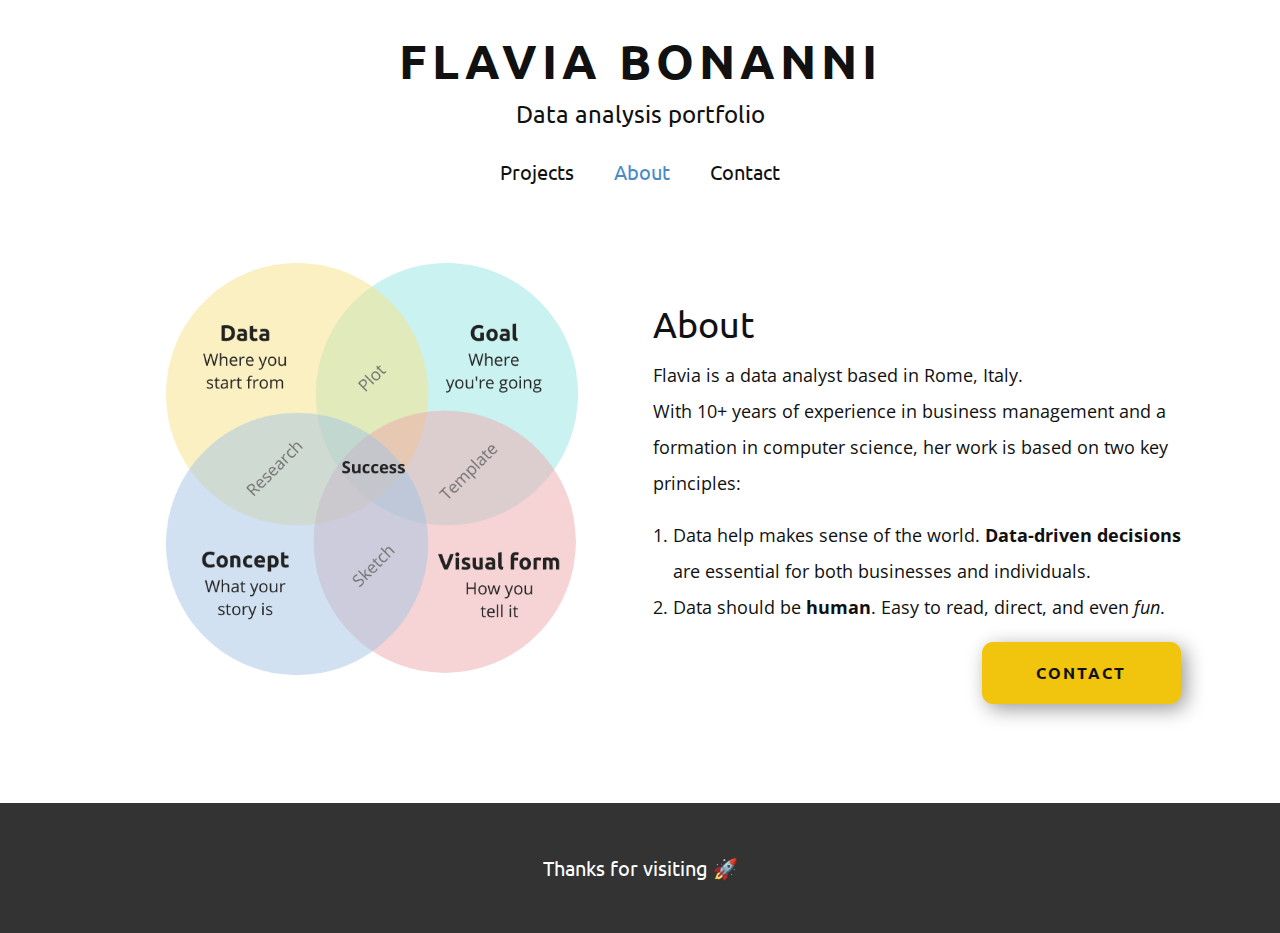
==== About.html @ 4a984bee "Add files via upload" ====
<!DOCTYPE html>
<html style="font-size: 16px;" lang="it"><head>
    <meta name="viewport" content="width=device-width, initial-scale=1.0">
    <meta charset="utf-8">
    <meta name="keywords" content="Flavia Bonanni, About">
    <meta name="description" content="">
    <title>About</title>
    <link rel="stylesheet" href="nicepage.css" media="screen">
<link rel="stylesheet" href="About.css" media="screen">
    <script class="u-script" type="text/javascript" src="jquery.js" defer=""></script>
    <script class="u-script" type="text/javascript" src="nicepage.js" defer=""></script>
    <meta name="generator" content="Nicepage 5.10.8, nicepage.com">
    <link id="u-theme-google-font" rel="stylesheet" href="https://fonts.googleapis.com/css?family=Ubuntu:300,300i,400,400i,500,500i,700,700i|Open+Sans:300,300i,400,400i,500,500i,600,600i,700,700i,800,800i">
    <link id="u-page-google-font" rel="stylesheet" href="https://fonts.googleapis.com/css?family=Ubuntu:300,300i,400,400i,500,500i,700,700i">
    
    
    <script type="application/ld+json">{
		"@context": "http://schema.org",
		"@type": "Organization",
		"name": "Portfolio_2"
}</script>
    <meta name="theme-color" content="#478ac9">
    <meta property="og:title" content="About">
    <meta property="og:type" content="website">
  <meta data-intl-tel-input-cdn-path="intlTelInput/"></head>
  <body class="u-body u-xl-mode" data-lang="it"><header class="u-clearfix u-header u-header" id="sec-6bba"><div class="u-clearfix u-sheet u-sheet-1">
        <h2 class="u-align-center u-custom-font u-font-ubuntu u-text u-text-default-lg u-text-default-md u-text-default-sm u-text-default-xl u-text-1">Flavia Bonanni</h2>
        <h4 class="u-text u-text-default-lg u-text-default-md u-text-default-sm u-text-default-xl u-text-2">Data analysis portfolio</h4>
        <nav class="u-align-center u-menu u-menu-one-level u-offcanvas u-menu-1">
          <div class="menu-collapse u-custom-font u-font-ubuntu" style="font-size: 1.25rem; letter-spacing: 0px;">
            <a class="u-button-style u-custom-left-right-menu-spacing u-custom-padding-bottom u-custom-top-bottom-menu-spacing u-nav-link u-text-active-palette-1-base u-text-hover-palette-2-base" href="#">
              <svg class="u-svg-link" viewBox="0 0 24 24"><use xmlns:xlink="http://www.w3.org/1999/xlink" xlink:href="#menu-hamburger"></use></svg>
              <svg class="u-svg-content" version="1.1" id="menu-hamburger" viewBox="0 0 16 16" x="0px" y="0px" xmlns:xlink="http://www.w3.org/1999/xlink" xmlns="http://www.w3.org/2000/svg"><g><rect y="1" width="16" height="2"></rect><rect y="7" width="16" height="2"></rect><rect y="13" width="16" height="2"></rect>
</g></svg>
            </a>
          </div>
          <div class="u-custom-menu u-nav-container">
            <ul class="u-custom-font u-font-ubuntu u-nav u-unstyled u-nav-1"><li class="u-nav-item"><a class="u-button-style u-nav-link u-text-active-palette-1-base u-text-hover-palette-2-base" href="Projects.html" style="padding: 10px 20px;">Projects</a>
</li><li class="u-nav-item"><a class="u-button-style u-nav-link u-text-active-palette-1-base u-text-hover-palette-2-base" href="About.html" style="padding: 10px 20px;">About</a>
</li><li class="u-nav-item"><a class="u-button-style u-nav-link u-text-active-palette-1-base u-text-hover-palette-2-base" href="Contact.html" style="padding: 10px 20px;">Contact</a>
</li></ul>
          </div>
          <div class="u-custom-menu u-nav-container-collapse">
            <div class="u-black u-container-style u-inner-container-layout u-opacity u-opacity-95 u-sidenav">
              <div class="u-inner-container-layout u-sidenav-overflow">
                <div class="u-menu-close"></div>
                <ul class="u-align-center u-nav u-popupmenu-items u-unstyled u-nav-2"><li class="u-nav-item"><a class="u-button-style u-nav-link" href="Projects.html">Projects</a>
</li><li class="u-nav-item"><a class="u-button-style u-nav-link" href="About.html">About</a>
</li><li class="u-nav-item"><a class="u-button-style u-nav-link" href="Contact.html">Contact</a>
</li></ul>
              </div>
            </div>
            <div class="u-black u-menu-overlay u-opacity u-opacity-70"></div>
          </div>
        </nav>
      </div></header>
    <section class="u-clearfix u-section-1" id="carousel_8452">
      <div class="u-clearfix u-sheet u-sheet-1">
        <div class="u-container-style u-group u-shape-rectangle u-group-1">
          <div class="u-container-layout u-container-layout-1">
            <img class="u-image u-image-contain u-image-default u-preserve-proportions u-image-1" src="images/MarketingMix4CerchiDiagrammadiVenn10001000px.png" alt="" data-image-width="800" data-image-height="800">
          </div>
        </div>
        <div class="u-container-style u-group u-shape-rectangle u-group-2">
          <div class="u-container-layout u-container-layout-2">
            <h3 class="u-align-left u-text u-text-1">About</h3>
            <p class="u-align-left u-text u-text-2">Flavia is a data analyst based in Rome, Italy.<br>With 10+ years of experience in business management and a formation in computer science, her work is based on two key principles:<br>
            </p>
            <ol class="u-align-left u-text u-text-3">
              <li>Data help makes sense of the world. <span style="font-weight: 700;">Data-driven decisions</span> are essential for both businesses and individuals.
              </li>
              <li>Data should be <span style="font-weight: 700;">human</span>. Easy to read, direct, and even <span style="font-style: italic;">fun</span>.
              </li>
            </ol>
            <a href="Contact.html" class="u-active-black u-align-left u-border-2 u-border-grey-75 u-btn u-btn-round u-button-style u-custom-font u-font-ubuntu u-hover-black u-palette-3-base u-radius-11 u-text-body-color u-text-hover-white u-btn-1" target="_blank">contact</a>
          </div>
        </div>
      </div>
    </section>
    
    
    <footer class="u-align-center u-clearfix u-footer u-grey-80 u-footer" id="sec-ad99"><div class="u-clearfix u-sheet u-sheet-1">
        <p class="u-custom-font u-font-ubuntu u-small-text u-text u-text-variant u-text-1">Thanks for visiting 🚀</p>
      </div></footer>
  
</body></html>
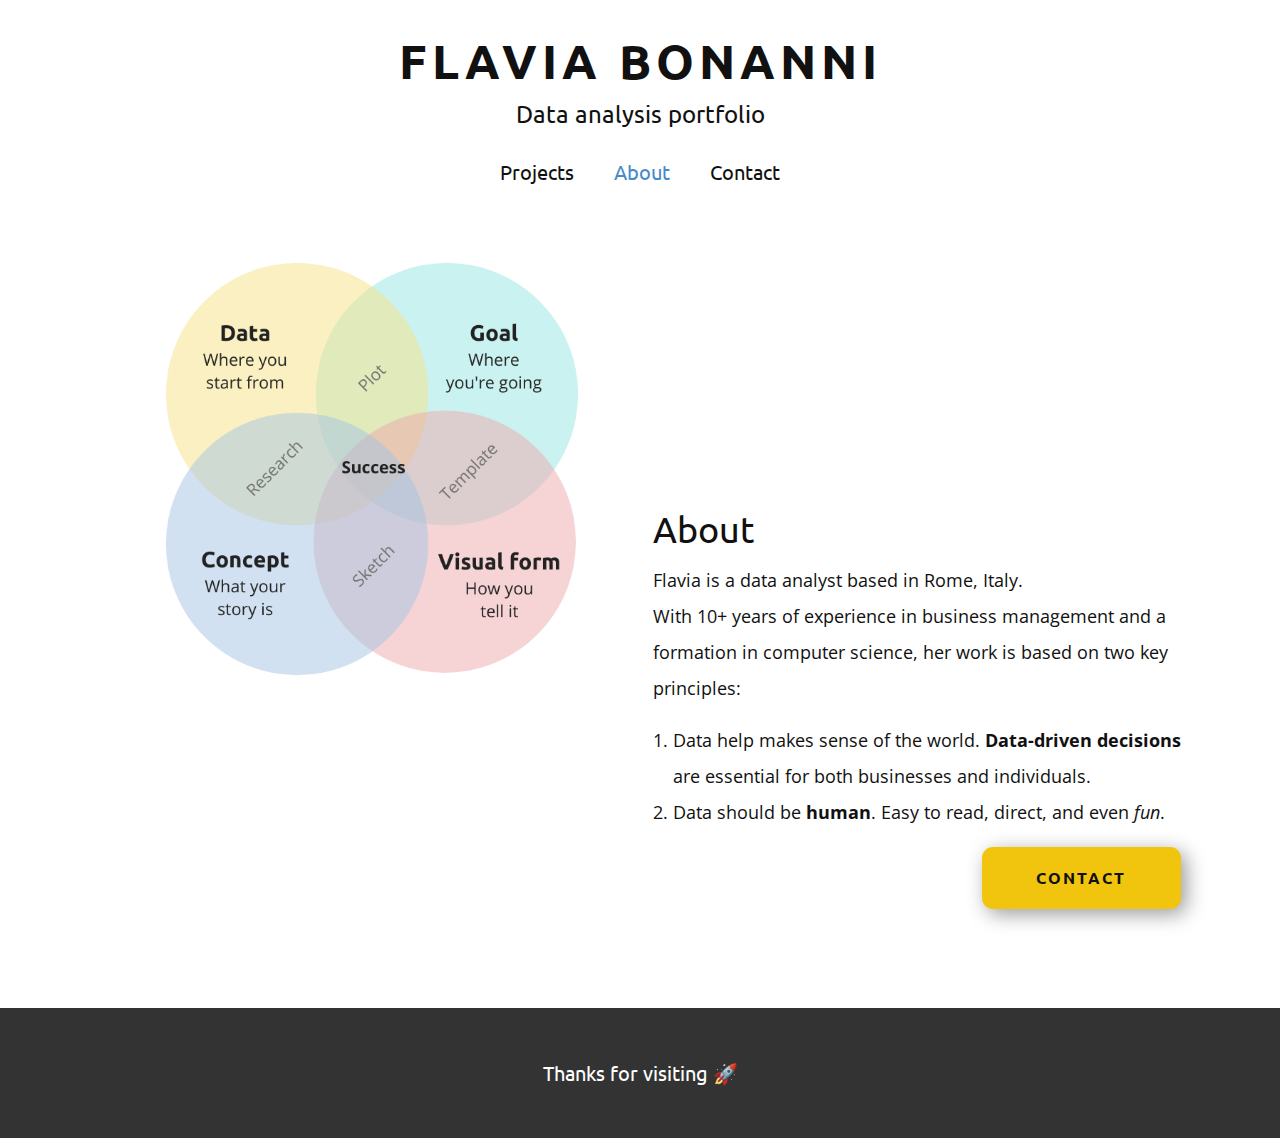
==== commit 79635861: "Update About.html" ====
--- a/About.html
+++ b/About.html
@@ -61,6 +61,14 @@
             <img class="u-image u-image-contain u-image-default u-preserve-proportions u-image-1" src="images/MarketingMix4CerchiDiagrammadiVenn10001000px.png" alt="" data-image-width="800" data-image-height="800">
           </div>
         </div>
+		<br>
+		<br>
+		<br>
+		<br>
+		<br>
+		<br>
+		<br>
+		<br>
         <div class="u-container-style u-group u-shape-rectangle u-group-2">
           <div class="u-container-layout u-container-layout-2">
             <h3 class="u-align-left u-text u-text-1">About</h3>
--- a/nicepage.css
+++ b/nicepage.css
@@ -41447,6 +41447,25 @@
   }
 }
 
+#video-container .mobile-background {
+      position: absolute;
+      top: 0;
+      left: 0;
+      width: 100%;
+      height: 100%;
+    }
+
+@media (max-width: 767px) {
+      #video-container iframe {
+        display: none;
+      }
+
+      #video-container .mobile-background {
+        display: block;
+        background-color: #478ac9;
+      }
+}
+
  /*begin-variables base-font-size*/ 
  html { font-size: 16px; }
  /*end-variables base-font-size*/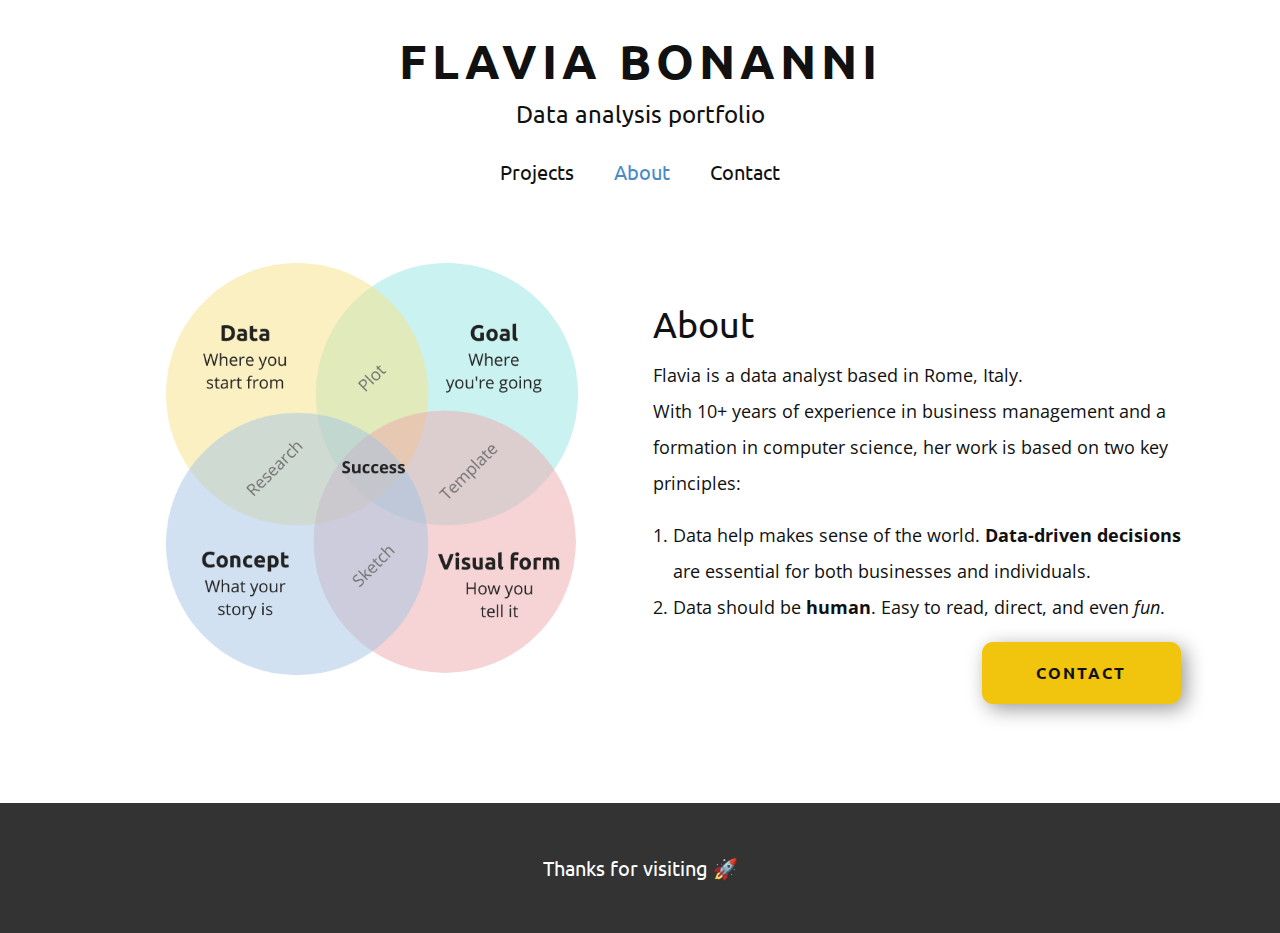
==== commit 1ae244dc: "adjusted about" ====
--- a/About.html
+++ b/About.html
@@ -61,6 +61,7 @@
             <img class="u-image u-image-contain u-image-default u-preserve-proportions u-image-1" src="images/MarketingMix4CerchiDiagrammadiVenn10001000px.png" alt="" data-image-width="800" data-image-height="800">
           </div>
         </div>
+		<div class="mobile-only-br">
 		<br>
 		<br>
 		<br>
@@ -68,7 +69,7 @@
 		<br>
 		<br>
 		<br>
-		<br>
+		<br></div>
         <div class="u-container-style u-group u-shape-rectangle u-group-2">
           <div class="u-container-layout u-container-layout-2">
             <h3 class="u-align-left u-text u-text-1">About</h3>
--- a/About.css
+++ b/About.css
@@ -139,4 +139,16 @@
     margin-left: 0;
     margin-right: 0;
   }
-}+}
+
+  /* Hide the line break by default */
+  .mobile-only-br {
+    display: none;
+  }
+
+  /* Show the line break on screens with a maximum width of 767px */
+  @media (max-width: 767px) {
+    .mobile-only-br {
+      display: inline;
+    }
+  }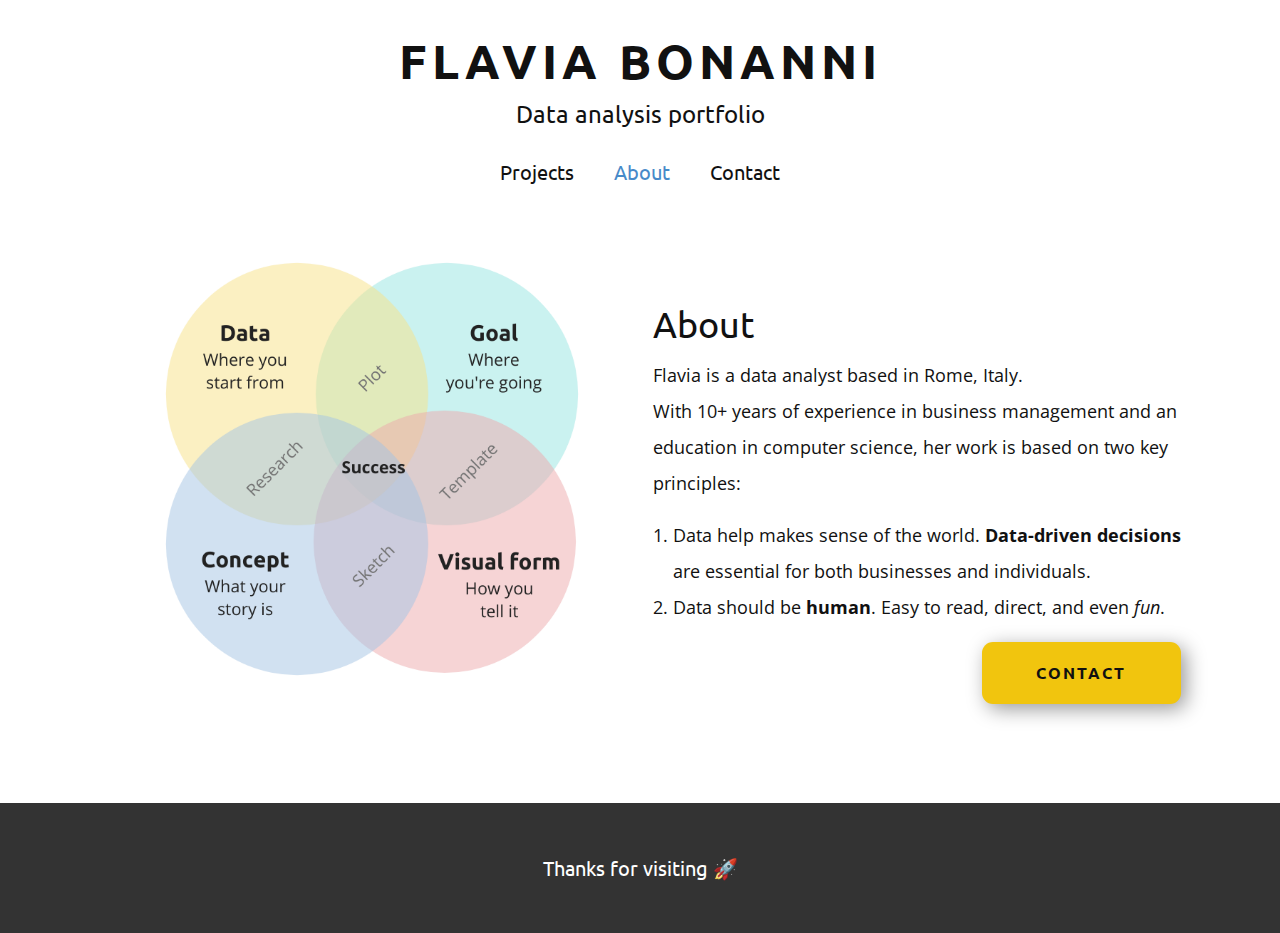
==== commit 54dfa93e: "Update About.html" ====
--- a/About.html
+++ b/About.html
@@ -73,7 +73,7 @@
         <div class="u-container-style u-group u-shape-rectangle u-group-2">
           <div class="u-container-layout u-container-layout-2">
             <h3 class="u-align-left u-text u-text-1">About</h3>
-            <p class="u-align-left u-text u-text-2">Flavia is a data analyst based in Rome, Italy.<br>With 10+ years of experience in business management and a formation in computer science, her work is based on two key principles:<br>
+            <p class="u-align-left u-text u-text-2">Flavia is a data analyst based in Rome, Italy.<br>With 10+ years of experience in business management and an education in computer science, her work is based on two key principles:<br>
             </p>
             <ol class="u-align-left u-text u-text-3">
               <li>Data help makes sense of the world. <span style="font-weight: 700;">Data-driven decisions</span> are essential for both businesses and individuals.
@@ -92,4 +92,4 @@
         <p class="u-custom-font u-font-ubuntu u-small-text u-text u-text-variant u-text-1">Thanks for visiting 🚀</p>
       </div></footer>
   
-</body></html>+</body></html>
